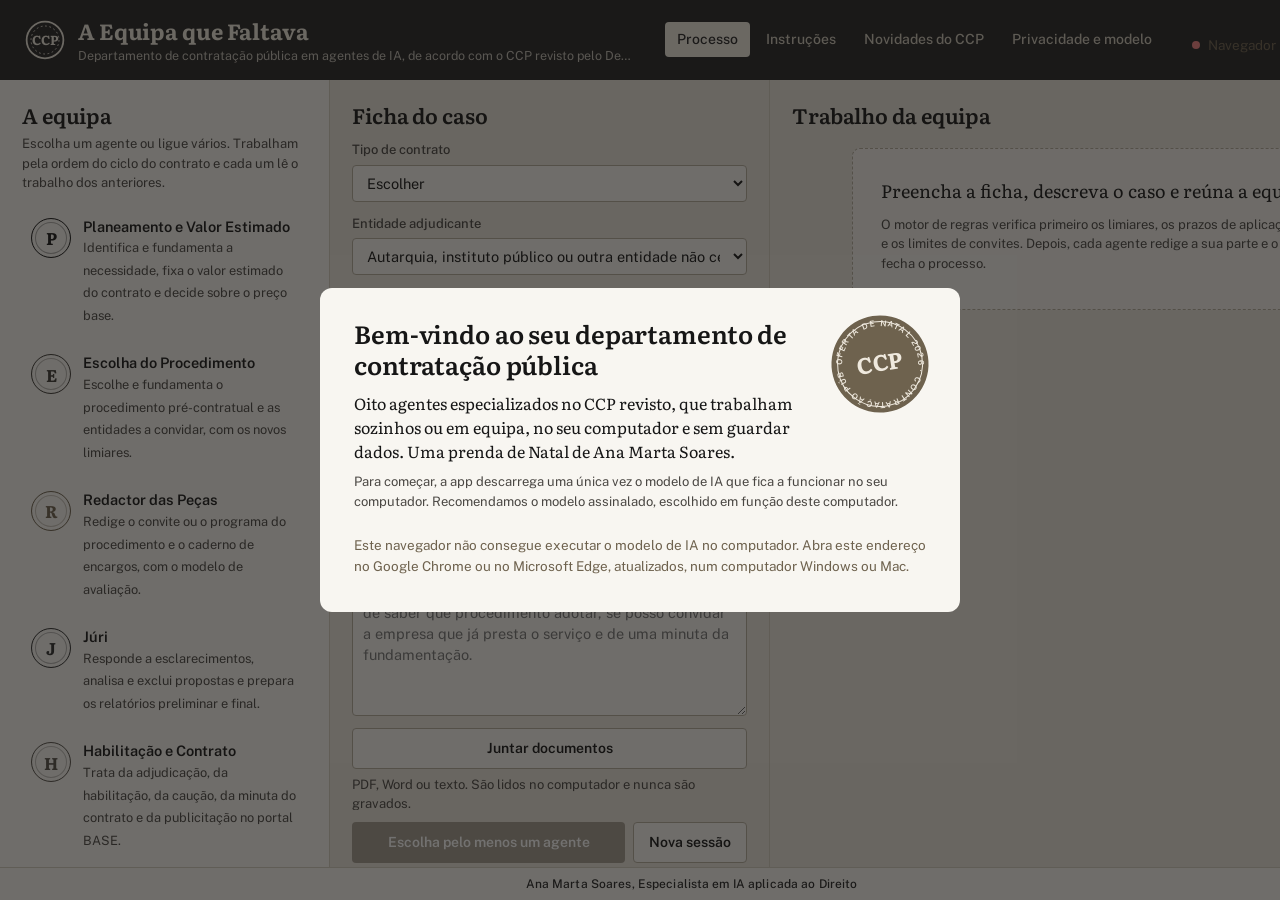
==== index.html @ 19f10fa1 "A Equipa que Faltava: primeira versão Co-Authored-By: Claude Opus 5.5 <noreply@anthropic.com> Claude" ====
<!doctype html>
<html lang="pt-PT">
<head>
<meta charset="utf-8">
<meta name="viewport" content="width=device-width, initial-scale=1">
<meta http-equiv="Content-Security-Policy" content="default-src 'self'; script-src 'self' 'wasm-unsafe-eval'; worker-src 'self' blob:; style-src 'self' 'unsafe-inline'; font-src 'self'; img-src 'self' data: blob:; frame-src 'self' blob: data:; connect-src 'self' https://huggingface.co https://*.huggingface.co https://*.hf.co https://raw.githubusercontent.com">
<meta name="description" content="Departamento de contratação pública em agentes de IA, a funcionar no próprio computador.">
<meta name="theme-color" content="#232323">
<link rel="manifest" href="manifest.webmanifest">
<link rel="icon" href="icone-192.png">
<link rel="apple-touch-icon" href="apple-touch-icon.png">
<title>A Equipa que Faltava</title>
<link rel="stylesheet" href="estilos.css">
</head>
<body>

<header class="topo">
  <div class="marca">
    <svg class="marca-selo" viewBox="0 0 48 48" aria-hidden="true"><circle cx="24" cy="24" r="21" fill="none" stroke="currentColor" stroke-width="2"/><circle cx="24" cy="24" r="16" fill="none" stroke="currentColor" stroke-width="1" stroke-dasharray="2 3"/><text x="24" y="29.5" text-anchor="middle" font-family="Literata" font-weight="700" font-size="15" fill="currentColor">CCP</text></svg>
    <div>
      <h1>A Equipa que Faltava</h1>
      <p class="sub">Departamento de contratação pública em agentes de IA, de acordo com o CCP revisto pelo Decreto-Lei n.º 177/2026</p>
    </div>
  </div>
  <nav class="separadores" role="tablist">
    <button role="tab" class="sep ativo" data-vista="processo" aria-selected="true">Processo</button>
    <button role="tab" class="sep" data-vista="instrucoes" aria-selected="false">Instruções</button>
    <button role="tab" class="sep" data-vista="novidades" aria-selected="false">Novidades do CCP</button>
    <button role="tab" class="sep" data-vista="sobre" aria-selected="false">Privacidade e modelo</button>
  </nav>
  <button class="botao instalar" id="instalarApp" hidden>Instalar app</button>
  <div class="estado-modelo" id="estadoModelo" title="Estado do modelo de IA local"><span class="ponto"></span><span id="estadoModeloTexto">A preparar</span></div>
</header>

<main>
  <!-- VISTA PROCESSO -->
  <section class="vista ativa" id="vista-processo">
    <aside class="coluna equipa" aria-label="Agentes">
      <h2>A equipa</h2>
      <p class="ajuda">Escolha um agente ou ligue vários. Trabalham pela ordem do ciclo do contrato e cada um lê o trabalho dos anteriores.</p>
      <ul class="lista-agentes" id="listaAgentes"></ul>
      <h3>Equipas formadas</h3>
      <div class="equipas" id="listaEquipas"></div>
    </aside>

    <section class="coluna caso" aria-label="Ficha do caso">
      <h2>Ficha do caso</h2>
      <form id="fichaCaso" autocomplete="off">
        <label class="campo">Tipo de contrato
          <select name="tipo">
            <option value="">Escolher</option>
            <option value="empreitada">Empreitada de obras públicas</option>
            <option value="bens_servicos">Bens móveis ou serviços</option>
            <option value="outros">Outros contratos</option>
          </select>
        </label>
        <label class="campo">Entidade adjudicante
          <select name="entidade">
            <option value="subcentral">Autarquia, instituto público ou outra entidade não central</option>
            <option value="central">Administração central do Estado</option>
            <option value="especiais">Setores especiais</option>
          </select>
        </label>
        <div class="linha2">
          <label class="campo">Valor estimado, sem IVA (€)
            <input name="valor" type="number" min="0" step="0.01" inputmode="decimal" placeholder="Ex.: 98000">
          </label>
          <label class="campo">Data da decisão de contratar
            <input name="dataDecisao" type="date">
          </label>
        </div>
        <label class="campo">Matéria da consulta prévia especial
          <select name="materiaCPE" id="materiaCPE"><option value="">Nenhuma das matérias especiais</option></select>
        </label>
        <label class="caixa"><input type="checkbox" name="servicosSociais"> Serviços sociais e outros serviços específicos</label>

        <details class="mais">
          <summary>Convites anteriores e execução do contrato</summary>
          <label class="campo">Já adjudicado à entidade a convidar, nos últimos três anos económicos, por ajuste direto ou consulta prévia (€)
            <input name="acumulado" type="number" min="0" step="0.01" placeholder="Deixe em branco se não se aplicar">
          </label>
          <div class="linha2">
            <label class="campo">Preço contratual inicial (€)
              <input name="precoInicial" type="number" min="0" step="0.01">
            </label>
            <label class="campo">Modificações acumuladas (€)
              <input name="modificacoes" type="number" min="0" step="0.01">
            </label>
          </div>
          <label class="campo">Trabalhos, serviços ou bens complementares (€)
            <input name="complementares" type="number" min="0" step="0.01">
          </label>
        </details>

        <label class="campo">Descrição do caso e o que pretende da equipa
          <textarea name="descricao" rows="7" placeholder="Ex.: O Município pretende adquirir serviços de manutenção de espaços verdes por 24 meses. Preciso de saber que procedimento adotar, se posso convidar a empresa que já presta o serviço e de uma minuta da fundamentação."></textarea>
        </label>

        <div class="documentos">
          <button type="button" class="botao secundario" id="juntarDocs">Juntar documentos</button>
          <span class="ajuda">PDF, Word ou texto. São lidos no computador e nunca são gravados.</span>
          <ul id="listaDocs"></ul>
        </div>
      </form>

      <div class="motor" id="motor" aria-live="polite"></div>

      <div class="acao">
        <button class="botao principal" id="reunir" disabled>Reunir a equipa</button>
        <button class="botao secundario" id="novaSessao" type="button">Nova sessão</button>
      </div>
      <p class="ajuda nota-tempo">A equipa trabalha no seu computador. Sem placa gráfica, cada agente demora, em regra, entre um e três minutos; num Mac com processador Apple, poucos segundos.</p>
    </section>

    <section class="coluna resultado" aria-label="Trabalho da equipa">
      <div class="resultado-topo">
        <h2>Trabalho da equipa</h2>
        <div class="exportar" id="exportar" hidden>
          <button class="botao secundario" id="copiar">Copiar</button>
          <button class="botao secundario" id="exportWord">Guardar em Word</button>
          <button class="botao secundario" id="exportPdf">Guardar em PDF</button>
        </div>
      </div>
      <div class="lombada" id="lombada" aria-hidden="true"></div>
      <div id="saida" class="saida">
        <div class="vazio">
          <p>Preencha a ficha, descreva o caso e reúna a equipa.</p>
          <p class="ajuda">O motor de regras verifica primeiro os limiares, os prazos de aplicação da lei e os limites de convites. Depois, cada agente redige a sua parte e o revisor fecha o processo.</p>
        </div>
      </div>
      <button class="botao parar" id="parar" hidden>Parar a equipa</button>
    </section>
  </section>

  <!-- VISTA INSTRUÇÕES -->
  <section class="vista" id="vista-instrucoes">
    <div class="leitura instrucoes">
      <h2>Como trabalhar com a equipa</h2>
      <p class="lead">A app reúne oito agentes de IA especializados no Código dos Contratos Públicos, na redacção do Decreto-Lei n.º 177/2026. Pode pôr um agente a trabalhar sozinho ou ligar vários, que actuam em sequência sobre o mesmo processo. Antes de qualquer agente, um motor de regras sem IA verifica os limiares, o regime aplicável no tempo e os limites legais, e esses resultados são vinculativos para toda a equipa.</p>

      <h3>Instalar a app</h3>
      <p>Abra o endereço da app no Google Chrome ou no Microsoft Edge e carregue em «Instalar app», no topo da janela, ou no ícone de instalação da barra de endereço. A app fica com ícone próprio no ambiente de trabalho e no menu Iniciar ou na pasta Aplicações, e abre numa janela própria, como qualquer outra app.</p>

      <h3>Primeira utilização</h3>
      <p>Na primeira abertura, a app descarrega o modelo de IA que fica a funcionar no seu computador. Escolha o modelo assinalado como recomendado: foi escolhido em função da memória e da placa gráfica do computador. A descarga faz-se uma única vez e demora alguns minutos. A partir daí, a app funciona sem internet.</p>

      <h3>Passo a passo</h3>
      <ol class="passos">
        <li><strong>Escolha os agentes.</strong> No painel «A equipa», assinale um ou mais agentes, ou carregue numa das «Equipas formadas» para seleccionar de uma vez um conjunto pensado para uma fase do procedimento. A ordem de trabalho é sempre a do ciclo do contrato, independentemente da ordem em que os escolhe.</li>
        <li><strong>Preencha a ficha do caso.</strong> Quanto mais completa, mais rigoroso é o trabalho:
          <ul>
            <li><em>Tipo de contrato</em> e <em>valor estimado, sem IVA</em>: determinam os procedimentos admissíveis pelos artigos 19.º a 21.º.</li>
            <li><em>Entidade adjudicante</em>: determina o limiar europeu aplicável (artigo 474.º).</li>
            <li><em>Data da decisão de contratar</em>: determina se se aplica o CCP revisto ou a redacção anterior a 1 de Outubro de 2026.</li>
            <li><em>Matéria da consulta prévia especial</em>: só se o objecto couber numa das matérias do artigo 127.º-B.</li>
            <li><em>Convites anteriores e execução do contrato</em>: indique o valor já adjudicado à entidade a convidar nos últimos três anos económicos, para a verificação do artigo 113.º, n.º 2, e, em contratos em execução, o preço inicial, as modificações e os complementares, para a verificação do artigo 312.º.</li>
          </ul>
        </li>
        <li><strong>Confira o motor de regras.</strong> O quadro «Motor de regras» actualiza-se enquanto escreve. Confirme os procedimentos admissíveis e os alertas antes de reunir a equipa.</li>
        <li><strong>Descreva o caso e o que pretende.</strong> Indique os factos relevantes e o resultado que espera, por exemplo: «preciso de uma minuta da fundamentação da escolha do procedimento» ou «revejam as causas de exclusão das três propostas juntas».</li>
        <li><strong>Junte documentos, se os tiver.</strong> Caderno de encargos, propostas, relatórios ou contratos, em PDF, Word ou texto. São lidos no computador e nunca são gravados. Os PDF digitalizados sem texto não podem ser lidos.</li>
        <li><strong>Reúna a equipa.</strong> Cada agente redige a sua parte e lê o trabalho dos anteriores. Os carimbos à esquerda mostram quem já concluiu e quem está a trabalhar. Com três ou mais agentes, a equipa termina com um parecer integrado. Pode parar a equipa a qualquer momento.</li>
        <li><strong>Guarde ou copie o resultado.</strong> Use «Guardar em Word» ou «Guardar em PDF». Só fica gravado o que decidir guardar.</li>
        <li><strong>Comece uma nova sessão.</strong> «Nova sessão» apaga a ficha, os documentos e as respostas da memória. O mesmo sucede ao fechar a app.</li>
      </ol>

      <h3>Que agente usar em cada momento</h3>
      <table class="tabela-uso">
        <thead><tr><th scope="col">Precisa de</th><th scope="col">Agente ou equipa</th></tr></thead>
        <tbody>
          <tr><td>Fundamentar a necessidade, calcular o valor estimado, decidir sobre o preço base ou os lotes</td><td>Planeamento e Valor Estimado</td></tr>
          <tr><td>Escolher o procedimento e verificar quem pode ser convidado</td><td>Escolha do Procedimento, ou a equipa «Escolha segura»</td></tr>
          <tr><td>Redigir o convite, o programa do procedimento, o caderno de encargos e o modelo de avaliação</td><td>Redactor das Peças, ou a equipa «Preparar o procedimento»</td></tr>
          <tr><td>Responder a esclarecimentos, analisar e excluir propostas, preparar relatórios</td><td>Júri, ou a equipa «Sala do Júri»</td></tr>
          <tr><td>Tratar da habilitação, da caução, da minuta do contrato e do portal BASE</td><td>Habilitação e Contrato</td></tr>
          <tr><td>Enquadrar modificações, trabalhos complementares, subcontratação ou sanções</td><td>Gestor da Execução, ou a equipa «Contrato em execução»</td></tr>
          <tr><td>Responder a reclamações e recursos ou avaliar o risco de contencioso</td><td>Impugnações e Litígios</td></tr>
          <tr><td>Rever todo o processo antes de decidir</td><td>Revisor do Tribunal de Contas, ou a equipa «Auditoria completa»</td></tr>
          <tr><td>Tratar um procedimento do princípio ao fim</td><td>As equipas «Do zero ao contrato» ou «Departamento inteiro»</td></tr>
        </tbody>
      </table>

      <h3>Boas práticas</h3>
      <ul class="lista-simples">
        <li>Seja concreto no pedido: um agente com uma tarefa precisa responde melhor do que com um pedido genérico.</li>
        <li>Inclua o Revisor do Tribunal de Contas sempre que o trabalho vá servir de base a uma decisão.</li>
        <li>Para um caso longo, trabalhe por fases: primeiro «Preparar o procedimento», depois «Sala do Júri», depois «Contrato em execução».</li>
        <li>Num computador sem placa gráfica, cada agente demora, em regra, entre um e três minutos. A equipa de oito agentes pode demorar cerca de vinte minutos.</li>
      </ul>

      <h3>Limites</h3>
      <ul class="lista-simples">
        <li>Os agentes preparam trabalho jurídico, mas não decidem. Cada texto deve ser validado por jurista e decidido pelo órgão competente, nos termos do princípio da supervisão humana do artigo 1.º-C do CCP.</li>
        <li>Confirme sempre as normas citadas no Diário da República. Se um agente não tiver a certeza de um artigo, está instruído para o dizer, em vez de o inventar.</li>
        <li>Os valores, limiares e percentagens do motor de regras são calculados sem IA e prevalecem sobre o texto dos agentes.</li>
      </ul>
    </div>
  </section>

  <!-- VISTA NOVIDADES -->
  <section class="vista" id="vista-novidades">
    <div class="leitura">
      <h2>O que mudou no Código dos Contratos Públicos</h2>
      <p class="lead">O Decreto-Lei n.º 177/2026, de 4 de setembro, é a 17.ª alteração ao CCP e republica-o integralmente. Entrou em vigor a 1 de outubro de 2026 e aplica-se aos procedimentos iniciados a partir dessa data. A modificação dos contratos e a resolução alternativa de litígios aplicam-se também ao que já estava em curso.</p>
      <table class="tabela-limiares">
        <caption>Limiares em função do valor estimado do contrato, sem IVA</caption>
        <thead><tr><th scope="col">Contrato</th><th scope="col">Ajuste direto</th><th scope="col">Consulta prévia</th></tr></thead>
        <tbody>
          <tr><th scope="row">Empreitadas de obras públicas <small>artigo 19.º</small></th><td><s>30 000 €</s> 150 000 €</td><td><s>150 000 €</s> 1 000 000 €</td></tr>
          <tr><th scope="row">Bens móveis e serviços <small>artigo 20.º</small></th><td><s>20 000 €</s> 75 000 €</td><td><s>75 000 €</s> 130 000 €</td></tr>
          <tr><th scope="row">Outros contratos <small>artigo 21.º</small></th><td><s>50 000 €</s> 75 000 €</td><td><s>100 000 €</s> 130 000 €</td></tr>
        </tbody>
      </table>
      <p class="ajuda">Valores «inferiores a». O ajuste direto simplificado (artigo 128.º) mantém 5 000 € em bens e serviços e 10 000 € em empreitadas. Limiares europeus de 2026 e 2027: empreitadas 5 404 000 €; bens e serviços da administração central 140 000 €; entidades subcentrais 216 000 €.</p>
      <div class="novidades" id="novidades"></div>
      <p class="ajuda fonte" id="versaoBase"></p>
    </div>
  </section>

  <!-- VISTA SOBRE -->
  <section class="vista" id="vista-sobre">
    <div class="leitura">
      <h2>Privacidade e modelo de IA</h2>
      <div class="garantias">
        <div><h3>Tudo fica no seu computador</h3><p>O modelo de linguagem funciona no próprio computador. O que escreve e os documentos que junta não saem da máquina e não são enviados para nenhum serviço.</p></div>
        <div><h3>Nada é guardado</h3><p>A app não guarda casos, documentos nem respostas. Ao fechar a janela ou ao iniciar uma nova sessão, tudo é apagado da memória. Só fica gravado o que decidir guardar em Word ou PDF.</p></div>
        <div><h3>Funciona sem internet</h3><p>A internet só é necessária uma vez, para descarregar o modelo. A partir daí, a app funciona sem ligação.</p></div>
        <div><h3>Supervisão humana</h3><p>Os agentes preparam trabalho jurídico, mas não decidem. Cada texto deve ser validado por quem tem competência para decidir, como exige o artigo 1.º-C do CCP.</p></div>
      </div>
      <h3>Modelos instalados</h3>
      <div id="gestaoModelos" class="gestao-modelos"></div>
      <p class="ajuda" id="infoSistema"></p>
    </div>
  </section>
</main>

<footer class="rodape">
  <span>Ana Marta Soares, Especialista em IA aplicada ao Direito</span>
</footer>

<!-- BOAS-VINDAS E DESCARGA DO MODELO -->
<div class="sobreposicao" id="boasVindas" hidden>
  <div class="cartao-boas-vindas" role="dialog" aria-modal="true" aria-labelledby="bvTitulo">
    <div class="bv-selo" aria-hidden="true">
      <svg viewBox="0 0 120 120"><defs><path id="circ" d="M60,60 m-44,0 a44,44 0 1,1 88,0 a44,44 0 1,1 -88,0"/></defs><circle cx="60" cy="60" r="56" fill="currentColor"/><circle cx="60" cy="60" r="49" fill="none" stroke="#EFE9DE" stroke-width="1.2"/><text font-family="Public Sans" font-size="9.5" font-weight="600" fill="#EFE9DE" letter-spacing="1.6"><textPath href="#circ" startOffset="2%">OFERTA DE NATAL 2026 · CONTRATAÇÃO PÚBLICA ·</textPath></text><text x="60" y="68" text-anchor="middle" font-family="Literata" font-weight="700" font-size="26" fill="#EFE9DE">CCP</text></svg>
    </div>
    <h2 id="bvTitulo">Bem-vindo ao seu departamento de contratação pública</h2>
    <p>Oito agentes especializados no CCP revisto, que trabalham sozinhos ou em equipa, no seu computador e sem guardar dados. Uma prenda de Natal de Ana Marta Soares.</p>
    <p class="ajuda">Para começar, a app descarrega uma única vez o modelo de IA que fica a funcionar no seu computador. Recomendamos o modelo assinalado, escolhido em função deste computador.</p>
    <div class="escolha-modelos" id="escolhaModelos"></div>
    <div class="progresso" id="progresso" hidden>
      <div class="barra"><span id="barra"></span></div>
      <p id="progressoTexto">A iniciar a descarga</p>
    </div>
    <p class="erro" id="erroModelo" hidden></p>
  </div>
</div>

<div class="sobreposicao" id="aCarregar" hidden>
  <div class="cartao-carregar"><div class="girar" aria-hidden="true"></div><p id="aCarregarTexto">A preparar a equipa</p></div>
</div>

<script type="module" src="app.bundle.js"></script>
</body>
</html>
---- estilos.css ----
@font-face { font-family: "Literata"; src: url("fonts/literata-latin-400-normal.woff2") format("woff2"); font-weight: 400; }
@font-face { font-family: "Literata"; src: url("fonts/literata-latin-400-italic.woff2") format("woff2"); font-weight: 400; font-style: italic; }
@font-face { font-family: "Literata"; src: url("fonts/literata-latin-600-normal.woff2") format("woff2"); font-weight: 600; }
@font-face { font-family: "Literata"; src: url("fonts/literata-latin-700-normal.woff2") format("woff2"); font-weight: 700; }
@font-face { font-family: "Public Sans"; src: url("fonts/public-sans-latin-400-normal.woff2") format("woff2"); font-weight: 400; }
@font-face { font-family: "Public Sans"; src: url("fonts/public-sans-latin-500-normal.woff2") format("woff2"); font-weight: 500; }
@font-face { font-family: "Public Sans"; src: url("fonts/public-sans-latin-600-normal.woff2") format("woff2"); font-weight: 600; }
@font-face { font-family: "Public Sans"; src: url("fonts/public-sans-latin-700-normal.woff2") format("woff2"); font-weight: 700; }

:root {
  --papel: #EAE5DB;
  --folha: #F8F6F1;
  --tinta: #161616;
  --tinta-2: #4A4743;
  --tinta-3: #7A766E;
  --verde: #232323;
  --verde-claro: #DCD5C7;
  --lacre: #6E624E;
  --lacre-claro: #EFE9DE;
  --linha: #D4CDBF;
  --linha-forte: #B4AC9C;
  --aviso: #6E5A2E;
  --aviso-claro: #F1EADA;
  --serif: "Literata", Georgia, serif;
  --sans: "Public Sans", "Segoe UI", system-ui, sans-serif;
  --r-pequeno: 4px;
  --r-medio: 8px;
}

* { box-sizing: border-box; }
[hidden] { display: none !important; }
html, body { height: 100%; }
body {
  margin: 0;
  background: var(--papel);
  color: var(--tinta);
  font: 15px/1.5 var(--sans);
  display: grid;
  grid-template-rows: auto 1fr auto;
  overflow: hidden;
}
h1, h2, h3 { font-family: var(--serif); font-weight: 600; margin: 0; letter-spacing: -0.005em; }
h2 { font-size: 21px; line-height: 1.25; }
h3 { font-size: 16px; }
p { margin: 0 0 0.6em; }
button { font: inherit; }
:focus-visible { outline: 2px solid var(--verde); outline-offset: 2px; }

/* Topo */
.topo {
  display: flex; align-items: center; gap: 28px;
  padding: 14px 24px;
  background: var(--verde);
  color: #EFE9DE;
}
.marca { display: flex; align-items: center; gap: 12px; min-width: 0; flex: 1; }
.marca-selo { width: 42px; height: 42px; color: #EFE9DE; flex: none; }
.marca h1 { font-size: 22px; font-weight: 700; }
.marca .sub { margin: 0; font-size: 12.5px; opacity: 0.78; white-space: nowrap; overflow: hidden; text-overflow: ellipsis; }
.separadores { display: flex; gap: 4px; }
.sep {
  background: transparent; color: #CFC8BA; border: 0; padding: 7px 12px;
  border-radius: var(--r-pequeno); cursor: pointer; font-weight: 500; font-size: 14px;
}
.sep:hover { background: rgba(255,255,255,0.08); color: #fff; }
.sep.ativo { background: #EFE9DE; color: var(--verde); }
.estado-modelo { display: flex; align-items: center; gap: 8px; font-size: 13px; color: #CFC8BA; white-space: nowrap; }
.estado-modelo .ponto { width: 8px; height: 8px; border-radius: 50%; background: #B9A06A; }
.estado-modelo.pronto .ponto { background: #E8E1D2; box-shadow: 0 0 0 2px rgba(232,225,210,.25); }
.estado-modelo.erro .ponto { background: #F08080; }

main { min-height: 0; overflow: hidden; }
.vista { display: none; height: 100%; }
.vista.ativa { display: grid; }

/* Vista processo: tres colunas */
#vista-processo { grid-template-columns: 330px minmax(380px, 440px) 1fr; }
.coluna { min-height: 0; overflow-y: auto; padding: 22px 22px 32px; }
.coluna h2 { margin-bottom: 6px; }
.equipa { background: var(--folha); border-right: 1px solid var(--linha); }
.caso { border-right: 1px solid var(--linha); }
.ajuda { color: var(--tinta-2); font-size: 13px; }

/* Agentes */
.lista-agentes { list-style: none; margin: 14px 0 20px; padding: 0; display: grid; gap: 6px; }
.agente {
  display: grid; grid-template-columns: 40px 1fr; gap: 12px; align-items: start;
  padding: 10px 10px 10px 8px; border-radius: var(--r-medio);
  border: 1px solid transparent; cursor: pointer; position: relative;
}
.agente:hover { background: var(--papel); }
.agente input { position: absolute; opacity: 0; pointer-events: none; }
.agente .selo {
  width: 40px; height: 40px; border-radius: 50%;
  display: grid; place-items: center;
  font-family: var(--serif); font-weight: 700; font-size: 17px;
  color: var(--cor); border: 1.5px solid var(--cor);
  background: var(--folha);
  box-shadow: inset 0 0 0 3px var(--folha), inset 0 0 0 4px color-mix(in srgb, var(--cor) 35%, transparent);
  transition: background .15s, color .15s;
}
.agente .nome { font-weight: 600; font-size: 14.5px; line-height: 1.3; display: flex; gap: 6px; align-items: baseline; }
.agente .nome small { color: var(--tinta-3); font-weight: 500; font-size: 12px; }
.agente .missao { font-size: 12.8px; color: var(--tinta-2); line-height: 1.4; margin-top: 2px; }
.agente.escolhido { border-color: color-mix(in srgb, var(--cor) 40%, transparent); background: color-mix(in srgb, var(--cor) 6%, white); }
.agente.escolhido .selo { background: var(--cor); color: #fff; box-shadow: inset 0 0 0 3px var(--cor), inset 0 0 0 4px rgba(255,255,255,.55); }
.agente:has(input:focus-visible) { outline: 2px solid var(--verde); outline-offset: 1px; }
.equipa h3 { margin: 4px 0 10px; }
.equipas { display: grid; gap: 6px; }
.equipa-btn {
  text-align: left; background: var(--papel); border: 1px solid var(--linha);
  border-radius: var(--r-medio); padding: 9px 11px; cursor: pointer; color: var(--tinta);
  display: grid; grid-template-columns: 1fr auto; gap: 2px 10px;
}
.equipa-btn:hover { border-color: var(--linha-forte); }
.equipa-btn strong { font-size: 13.8px; }
.equipa-btn .n { grid-row: span 2; align-self: center; display: flex; gap: 3px; }
.equipa-btn .n i { width: 9px; height: 9px; border-radius: 50%; background: var(--c); display: block; }
.equipa-btn span.d { font-size: 12.2px; color: var(--tinta-2); }

/* Ficha */
form { display: grid; gap: 12px; margin-top: 12px; }
.campo { display: grid; gap: 5px; font-size: 13px; font-weight: 500; color: var(--tinta-2); }
.linha2 { display: grid; grid-template-columns: 1fr 1fr; gap: 10px; }
input[type=number], input[type=date], select, textarea {
  font: 14.5px/1.45 var(--sans); color: var(--tinta);
  background: var(--folha); border: 1px solid var(--linha-forte);
  border-radius: var(--r-pequeno); padding: 8px 10px; width: 100%;
}
textarea { resize: vertical; min-height: 140px; }
input:focus, select:focus, textarea:focus { outline: none; border-color: var(--verde); box-shadow: 0 0 0 3px var(--verde-claro); }
.caixa { display: flex; gap: 8px; align-items: center; font-size: 13.5px; color: var(--tinta-2); }
.caixa input { accent-color: var(--verde); width: 16px; height: 16px; }
.mais { border: 1px solid var(--linha); border-radius: var(--r-medio); padding: 8px 12px; background: var(--folha); }
.mais summary { cursor: pointer; font-weight: 600; font-size: 13.5px; color: var(--tinta); padding: 2px 0; }
.mais[open] { display: grid; gap: 10px; }
.documentos { display: grid; gap: 6px; }
.documentos ul { list-style: none; margin: 0; padding: 0; display: grid; gap: 4px; }
.documentos li { display: flex; justify-content: space-between; gap: 8px; font-size: 13px; background: var(--folha); border: 1px solid var(--linha); border-radius: var(--r-pequeno); padding: 6px 9px; }
.documentos li .x { border: 0; background: none; color: var(--tinta-3); cursor: pointer; }
.documentos li.erro { color: var(--lacre); }

/* Motor de regras */
.motor { margin-top: 18px; }
.motor:empty { display: none; }
.motor-cartao { border: 1px solid var(--linha-forte); border-radius: var(--r-medio); background: var(--folha); overflow: hidden; }
.motor-cabeca { display: flex; justify-content: space-between; align-items: baseline; padding: 10px 14px; border-bottom: 1px solid var(--linha); background: var(--verde-claro); }
.motor-cabeca h3 { font-size: 15px; }
.motor-cabeca span { font-size: 12px; color: var(--verde); font-weight: 600; }
.motor-corpo { padding: 10px 14px 12px; display: grid; gap: 10px; font-size: 13.4px; }
.proc { display: grid; gap: 4px; }
.proc div { display: grid; grid-template-columns: 14px 1fr; gap: 8px; align-items: start; }
.proc div::before { content: ""; width: 9px; height: 9px; border-radius: 50%; background: var(--verde); margin-top: 6px; }
.proc div.cond::before { background: transparent; border: 1.5px solid var(--verde); }
.proc small { color: var(--tinta-2); display: block; }
.alerta { background: var(--aviso-claro); border-left: 3px solid var(--aviso); padding: 7px 10px; border-radius: 0 var(--r-pequeno) var(--r-pequeno) 0; color: #4A3D20; }
.regime { color: var(--tinta-2); }

/* Ações */
.acao { display: flex; gap: 8px; margin-top: 18px; position: sticky; bottom: -32px; background: var(--papel); padding: 12px 0 4px; }
.botao { border-radius: var(--r-pequeno); padding: 9px 15px; cursor: pointer; font-weight: 600; font-size: 14px; border: 1px solid transparent; }
.botao.principal { background: var(--verde); color: #fff; flex: 1; }
.botao.principal:hover:not(:disabled) { background: #000; }
.botao.principal:disabled { background: #A39C8F; cursor: not-allowed; }
.botao.secundario { background: var(--folha); border-color: var(--linha-forte); color: var(--tinta); }
.botao.secundario:hover { border-color: var(--tinta-3); }
.botao.parar { background: var(--folha); color: var(--lacre); border-color: var(--lacre); margin-top: 10px; }

/* Resultado */
.resultado { display: grid; grid-template-columns: 46px minmax(0, 1fr); align-content: start; column-gap: 14px; }
.resultado-topo { grid-column: 1 / -1; display: flex; align-items: center; justify-content: space-between; gap: 10px; margin-bottom: 14px; flex-wrap: wrap; }
.exportar { display: flex; gap: 6px; }
.lombada {
  grid-column: 1; position: sticky; top: 0; align-self: start;
  display: flex; flex-direction: column; align-items: center; gap: 12px; padding: 6px 0 12px;
  background: linear-gradient(var(--linha), var(--linha)) center / 2px 100% no-repeat;
}
.lombada:empty { display: none; }
.lombada .carimbo {
  width: 36px; height: 36px; border-radius: 50%;
  display: grid; place-items: center; font-family: var(--serif); font-weight: 700; font-size: 15px;
  color: var(--cor); border: 1.5px dashed var(--cor); background: var(--papel);
}
.lombada .carimbo.feito { color: #fff; background: var(--cor); border-style: solid; animation: carimbar .42s cubic-bezier(.2,1.6,.4,1) both; }
.lombada .carimbo.ativo { border-style: solid; animation: pulsar 1.4s ease-in-out infinite; }
@keyframes carimbar { 0% { transform: scale(1.9) rotate(-28deg); opacity: 0; } 70% { transform: scale(.92) rotate(-9deg); opacity: 1; } 100% { transform: scale(1) rotate(-8deg); } }
@keyframes pulsar { 50% { box-shadow: 0 0 0 6px color-mix(in srgb, var(--cor) 18%, transparent); } }
@media (prefers-reduced-motion: reduce) { .lombada .carimbo.feito, .lombada .carimbo.ativo { animation: none; } }

.saida { grid-column: 2; display: grid; gap: 18px; max-width: 860px; }
.resultado > .parar { grid-column: 2; justify-self: start; }
.vazio { border: 1px dashed var(--linha-forte); border-radius: var(--r-medio); padding: 28px; color: var(--tinta-2); background: rgba(255,255,255,.5); }
.vazio p:first-child { font-family: var(--serif); font-size: 18px; color: var(--tinta); }
.peca { background: var(--folha); border: 1px solid var(--linha); border-radius: var(--r-medio); border-top: 3px solid var(--cor); }
.peca-cabeca { display: flex; align-items: center; gap: 10px; padding: 12px 18px 10px; border-bottom: 1px solid var(--linha); }
.peca-cabeca .mini { width: 26px; height: 26px; border-radius: 50%; background: var(--cor); color: #fff; display: grid; place-items: center; font-family: var(--serif); font-weight: 700; font-size: 13px; }
.peca-cabeca h3 { font-size: 16.5px; flex: 1; }
.peca-cabeca .tempo { font-size: 12px; color: var(--tinta-3); }
.peca-corpo { padding: 6px 22px 18px; font-family: var(--serif); font-size: 15.2px; line-height: 1.65; max-width: 76ch; }
.peca-corpo h2 { font-size: 17px; margin: 18px 0 6px; color: var(--cor); }
.peca-corpo h3 { font-size: 15.5px; margin: 14px 0 4px; }
.peca-corpo p { margin: 0 0 0.7em; }
.peca-corpo ul, .peca-corpo ol { padding-left: 1.3em; margin: 0 0 0.8em; }
.peca-corpo li { margin-bottom: 0.25em; }
.peca-corpo strong { font-weight: 600; }
.peca-corpo table { border-collapse: collapse; font-family: var(--sans); font-size: 13px; margin: 8px 0; }
.peca-corpo th, .peca-corpo td { border: 1px solid var(--linha); padding: 5px 8px; text-align: left; }
.peca-corpo .cursor::after { content: ""; display: inline-block; width: 8px; height: 1.05em; background: var(--cor); vertical-align: -2px; margin-left: 2px; animation: piscar 1s steps(2) infinite; }
@keyframes piscar { 50% { opacity: 0; } }
.peca.sintese { border-top-color: var(--lacre); background: linear-gradient(var(--folha), var(--folha)) padding-box; }
.peca.sintese .peca-cabeca .mini { background: var(--lacre); }
.aguarda { color: var(--tinta-3); font-family: var(--sans); font-size: 13.5px; padding: 14px 0; }
.aviso-final { font-size: 12.5px; color: var(--tinta-2); border-top: 1px solid var(--linha); padding-top: 10px; }

/* Leitura (novidades, sobre) */
#vista-novidades, #vista-sobre, #vista-instrucoes { overflow-y: auto; }
.leitura { max-width: 980px; margin: 0 auto; padding: 32px 28px 48px; }
.leitura h2 { font-size: 28px; margin-bottom: 12px; }
.lead { font-family: var(--serif); font-size: 17px; line-height: 1.6; max-width: 72ch; color: var(--tinta); }
.tabela-limiares { width: 100%; border-collapse: collapse; margin: 22px 0 8px; background: var(--folha); border: 1px solid var(--linha); }
.tabela-limiares caption { text-align: left; font-weight: 600; padding-bottom: 8px; font-size: 14px; }
.tabela-limiares th, .tabela-limiares td { padding: 12px 14px; border-bottom: 1px solid var(--linha); text-align: left; }
.tabela-limiares thead th { font-size: 13px; color: var(--tinta-2); font-weight: 600; background: var(--verde-claro); }
.tabela-limiares tbody th small { display: block; color: var(--tinta-3); font-weight: 400; }
.tabela-limiares td { font-family: var(--serif); font-size: 18px; font-weight: 600; color: var(--verde); }
.tabela-limiares s { color: var(--tinta-3); font-size: 13px; font-weight: 400; margin-right: 8px; font-family: var(--sans); }
.novidades { display: grid; grid-template-columns: repeat(auto-fill, minmax(280px, 1fr)); gap: 12px; margin: 26px 0 16px; }
.novidade { background: var(--folha); border: 1px solid var(--linha); border-radius: var(--r-medio); padding: 14px 16px; }
.novidade h3 { font-size: 15.5px; }
.novidade .art { font-size: 12px; color: var(--verde); font-weight: 600; margin: 2px 0 6px; }
.novidade p { font-size: 13.6px; color: var(--tinta-2); margin: 0; }
.fonte { margin-top: 18px; }
.garantias { display: grid; grid-template-columns: repeat(2, 1fr); gap: 14px; margin: 18px 0 30px; }
.garantias > div { background: var(--folha); border: 1px solid var(--linha); border-left: 3px solid var(--verde); border-radius: var(--r-medio); padding: 14px 16px; }
.garantias h3 { margin-bottom: 4px; }
.garantias p { font-size: 14px; color: var(--tinta-2); margin: 0; }
.gestao-modelos { display: grid; gap: 8px; margin: 10px 0 14px; }
.gestao-modelos .m { display: flex; align-items: center; gap: 12px; justify-content: space-between; background: var(--folha); border: 1px solid var(--linha); border-radius: var(--r-medio); padding: 12px 14px; }
.gestao-modelos .m p { margin: 0; font-size: 13px; color: var(--tinta-2); }
.gestao-modelos .m .bts { display: flex; gap: 6px; flex: none; }

/* Sobreposicoes */
.sobreposicao { position: fixed; inset: 0; background: rgba(20, 19, 17, .6); display: grid; place-items: center; z-index: 20; padding: 20px; }
.sobreposicao[hidden] { display: none; }
.cartao-boas-vindas { background: var(--folha); border-radius: 12px; max-width: 640px; width: 100%; padding: 30px 34px 28px; position: relative; max-height: 92vh; overflow-y: auto; }
.bv-selo { width: 104px; height: 104px; color: var(--lacre); float: right; margin: -6px -6px 6px 18px; transform: rotate(-9deg); }
.cartao-boas-vindas h2 { font-size: 25px; margin-bottom: 10px; }
.cartao-boas-vindas > p:first-of-type { font-family: var(--serif); font-size: 16px; }
.escolha-modelos { clear: both; display: grid; gap: 10px; margin-top: 14px; }
.opcao-modelo { text-align: left; border: 1px solid var(--linha-forte); background: var(--folha); border-radius: var(--r-medio); padding: 14px 16px; cursor: pointer; display: grid; gap: 3px; color: var(--tinta); }
.opcao-modelo:hover { border-color: var(--verde); }
.opcao-modelo.recomendado { border: 2px solid var(--verde); background: var(--verde-claro); }
.opcao-modelo strong { font-size: 15px; }
.opcao-modelo .etq { font-size: 12px; font-weight: 600; color: var(--verde); }
.opcao-modelo span { font-size: 13px; color: var(--tinta-2); }
.progresso { margin-top: 16px; }
.barra { height: 10px; background: var(--papel); border-radius: 6px; overflow: hidden; border: 1px solid var(--linha); }
.barra span { display: block; height: 100%; width: 0; background: var(--verde); transition: width .3s; }
.progresso p { font-size: 13px; color: var(--tinta-2); margin-top: 6px; }
.erro { color: var(--lacre); font-size: 13.5px; margin-top: 10px; }
.cartao-carregar { background: var(--folha); border-radius: 12px; padding: 26px 34px; display: flex; gap: 16px; align-items: center; }
.cartao-carregar p { margin: 0; font-family: var(--serif); font-size: 16px; }
.girar { width: 26px; height: 26px; border: 3px solid var(--verde-claro); border-top-color: var(--verde); border-radius: 50%; animation: girar 0.9s linear infinite; }
@keyframes girar { to { transform: rotate(360deg); } }

/* Rodape com marca de agua */
.rodape { display: flex; justify-content: center; padding: 7px 16px; font-size: 12px; color: var(--verde); border-top: 1px solid var(--linha); background: var(--folha); font-weight: 500; letter-spacing: .01em; }

@media (max-width: 1240px) {
  #vista-processo { grid-template-columns: 300px 1fr; grid-template-rows: auto; }
  .resultado { grid-column: 1 / -1; border-top: 1px solid var(--linha); }
  .vista.ativa#vista-processo { overflow-y: auto; }
  .coluna { overflow: visible; }
  .marca .sub { display: none; }
}

.nota-tempo { margin-top: 8px; }

/* Instrucoes */
.instrucoes h3 { font-size: 19px; margin: 30px 0 10px; }
.instrucoes p, .instrucoes li { max-width: 74ch; }
.passos { padding-left: 1.4em; display: grid; gap: 12px; margin: 0; }
.passos > li { padding-left: 4px; }
.passos > li::marker { font-family: var(--serif); font-weight: 700; color: var(--tinta); }
.passos ul { margin: 8px 0 0; padding-left: 1.1em; display: grid; gap: 5px; color: var(--tinta-2); font-size: 14px; }
.lista-simples { padding-left: 1.2em; display: grid; gap: 7px; margin: 0; }
.tabela-uso { width: 100%; border-collapse: collapse; background: var(--folha); border: 1px solid var(--linha); font-size: 14px; }
.tabela-uso th, .tabela-uso td { padding: 10px 14px; border-bottom: 1px solid var(--linha); text-align: left; vertical-align: top; }
.tabela-uso thead th { background: var(--verde-claro); font-size: 13px; color: var(--tinta-2); font-weight: 600; }
.tabela-uso td:last-child { font-weight: 600; width: 38%; }
.marca > div { min-width: 0; }

.botao.instalar { background: #EFE9DE; color: #161616; border: 0; padding: 7px 13px; font-size: 13.5px; white-space: nowrap; }
.botao.instalar:hover { background: #fff; }
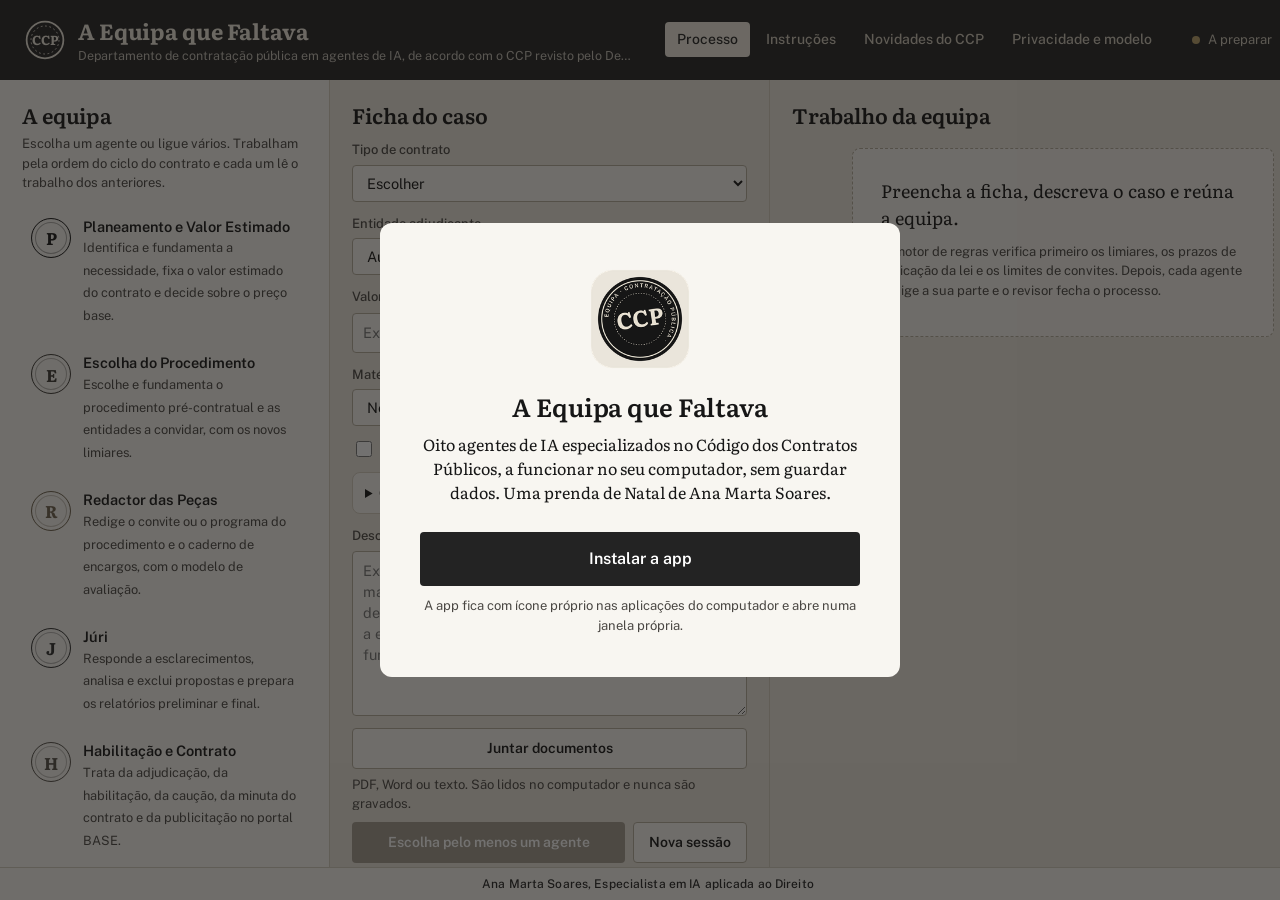
==== commit 3e31ccfd: "Ecrã de instalação com um único botão Co-Authored-By: Claude Opus 5.5 <noreply@anthropic.com> Claude" ====
--- a/index.html
+++ b/index.html
@@ -238,6 +238,18 @@
   <span>Ana Marta Soares, Especialista em IA aplicada ao Direito</span>
 </footer>
 
+<!-- INSTALACAO DA APP -->
+<div class="sobreposicao instalacao" id="ecraInstalar" hidden>
+  <div class="cartao-boas-vindas" role="dialog" aria-modal="true" aria-labelledby="instTitulo">
+    <img src="icone-192.png" alt="" class="inst-icone">
+    <h2 id="instTitulo">A Equipa que Faltava</h2>
+    <p>Oito agentes de IA especializados no Código dos Contratos Públicos, a funcionar no seu computador, sem guardar dados. Uma prenda de Natal de Ana Marta Soares.</p>
+    <button class="botao principal grande" id="botaoInstalar">Instalar a app</button>
+    <p class="ajuda" id="instNota">A app fica com ícone próprio nas aplicações do computador e abre numa janela própria.</p>
+    <p class="erro" id="instAviso" hidden></p>
+  </div>
+</div>
+
 <!-- BOAS-VINDAS E DESCARGA DO MODELO -->
 <div class="sobreposicao" id="boasVindas" hidden>
   <div class="cartao-boas-vindas" role="dialog" aria-modal="true" aria-labelledby="bvTitulo">
--- a/estilos.css
+++ b/estilos.css
@@ -292,3 +292,8 @@
 
 .botao.instalar { background: #EFE9DE; color: #161616; border: 0; padding: 7px 13px; font-size: 13.5px; white-space: nowrap; }
 .botao.instalar:hover { background: #fff; }
+
+.instalacao .cartao-boas-vindas { text-align: center; max-width: 520px; padding: 40px 40px 34px; }
+.inst-icone { width: 112px; height: 112px; display: block; margin: 0 auto 16px; }
+.botao.grande { font-size: 16px; padding: 14px 28px; margin: 18px 0 10px; width: 100%; }
+@media (display-mode: standalone) { #instalarApp { display: none !important; } }
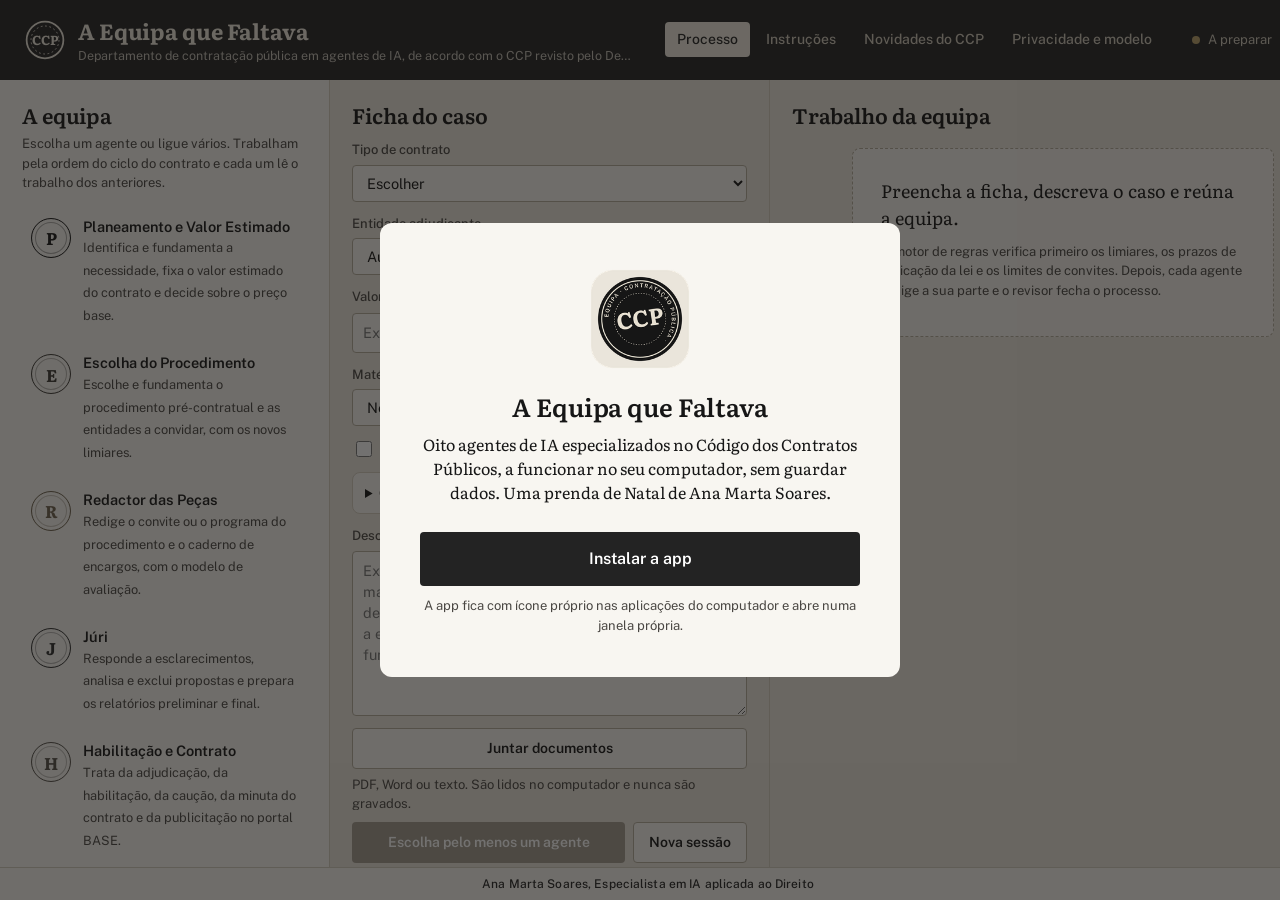
==== commit 14416d19: "Ecrã de instalação não bloqueia quando a app já está instalada; ajuste em janelas estreitas Co-Autho" ====
--- a/index.html
+++ b/index.html
@@ -247,6 +247,7 @@
     <button class="botao principal grande" id="botaoInstalar">Instalar a app</button>
     <p class="ajuda" id="instNota">A app fica com ícone próprio nas aplicações do computador e abre numa janela própria.</p>
     <p class="erro" id="instAviso" hidden></p>
+    <button class="botao secundario" id="instContinuar" hidden>Continuar no navegador</button>
   </div>
 </div>
 
--- a/estilos.css
+++ b/estilos.css
@@ -267,7 +267,9 @@
 .rodape { display: flex; justify-content: center; padding: 7px 16px; font-size: 12px; color: var(--verde); border-top: 1px solid var(--linha); background: var(--folha); font-weight: 500; letter-spacing: .01em; }
 
 @media (max-width: 1240px) {
-  #vista-processo { grid-template-columns: 300px 1fr; grid-template-rows: auto; }
+  main { overflow-y: auto; }
+  .vista.ativa#vista-processo { height: auto; min-height: 100%; align-content: start; align-items: start; }
+  #vista-processo { grid-template-columns: 300px 1fr; grid-template-rows: auto auto; }
   .resultado { grid-column: 1 / -1; border-top: 1px solid var(--linha); }
   .vista.ativa#vista-processo { overflow-y: auto; }
   .coluna { overflow: visible; }
@@ -297,3 +299,6 @@
 .inst-icone { width: 112px; height: 112px; display: block; margin: 0 auto 16px; }
 .botao.grande { font-size: 16px; padding: 14px 28px; margin: 18px 0 10px; width: 100%; }
 @media (display-mode: standalone) { #instalarApp { display: none !important; } }
+
+#instContinuar { margin-top: 12px; }
+.instalacao #instAviso { color: var(--tinta-2); }
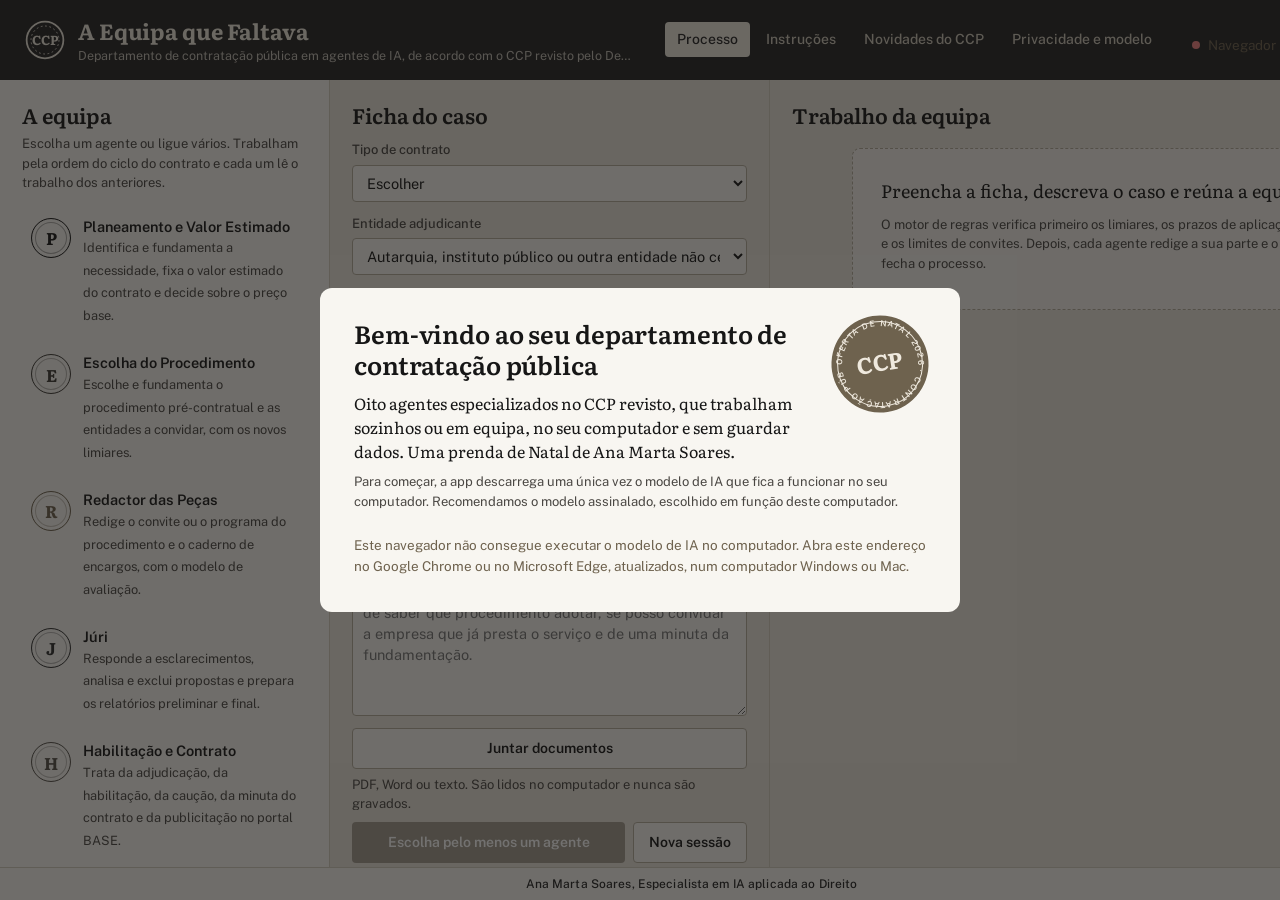
==== commit 170a10c1: "Ficheiros com versão para evitar cópias antigas no navegador Co-Authored-By: Claude Opus 5.5 <norepl" ====
--- a/index.html
+++ b/index.html
@@ -10,7 +10,7 @@
 <link rel="icon" href="icone-192.png">
 <link rel="apple-touch-icon" href="apple-touch-icon.png">
 <title>A Equipa que Faltava</title>
-<link rel="stylesheet" href="estilos.css">
+<link rel="stylesheet" href="estilos.css?v=202610252053">
 </head>
 <body>
 
@@ -273,6 +273,6 @@
   <div class="cartao-carregar"><div class="girar" aria-hidden="true"></div><p id="aCarregarTexto">A preparar a equipa</p></div>
 </div>
 
-<script type="module" src="app.bundle.js"></script>
+<script type="module" src="app.bundle.js?v=202610252053"></script>
 </body>
 </html>
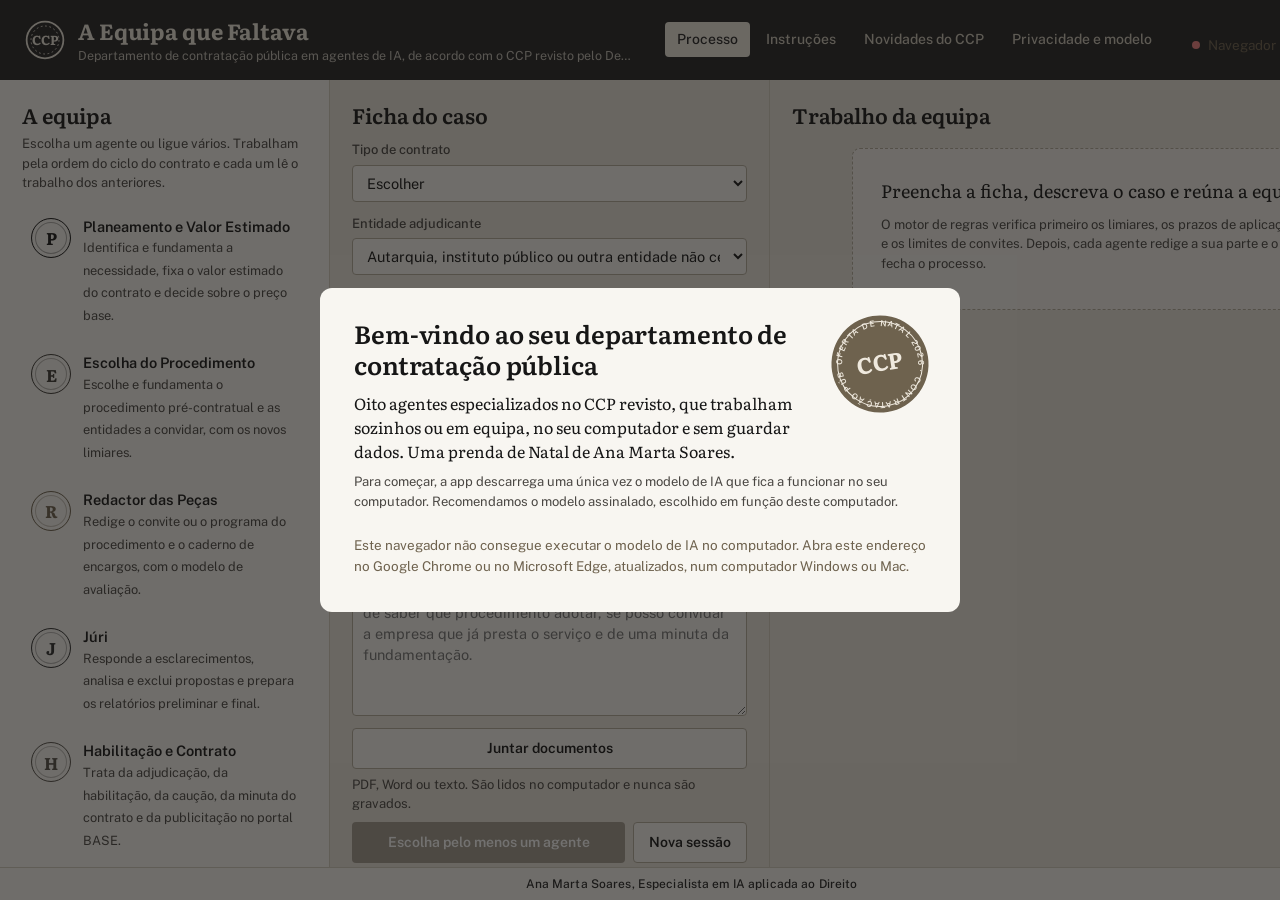
==== commit 6f861717: "Convite à instalação sempre visível na primeira abertura, sem bloquear Co-Authored-By: Claude Opus 5" ====
--- a/index.html
+++ b/index.html
@@ -10,7 +10,7 @@
 <link rel="icon" href="icone-192.png">
 <link rel="apple-touch-icon" href="apple-touch-icon.png">
 <title>A Equipa que Faltava</title>
-<link rel="stylesheet" href="estilos.css?v=202610252053">
+<link rel="stylesheet" href="estilos.css?v=202610252059">
 </head>
 <body>
 
@@ -273,6 +273,6 @@
   <div class="cartao-carregar"><div class="girar" aria-hidden="true"></div><p id="aCarregarTexto">A preparar a equipa</p></div>
 </div>
 
-<script type="module" src="app.bundle.js?v=202610252053"></script>
+<script type="module" src="app.bundle.js?v=202610252059"></script>
 </body>
 </html>
